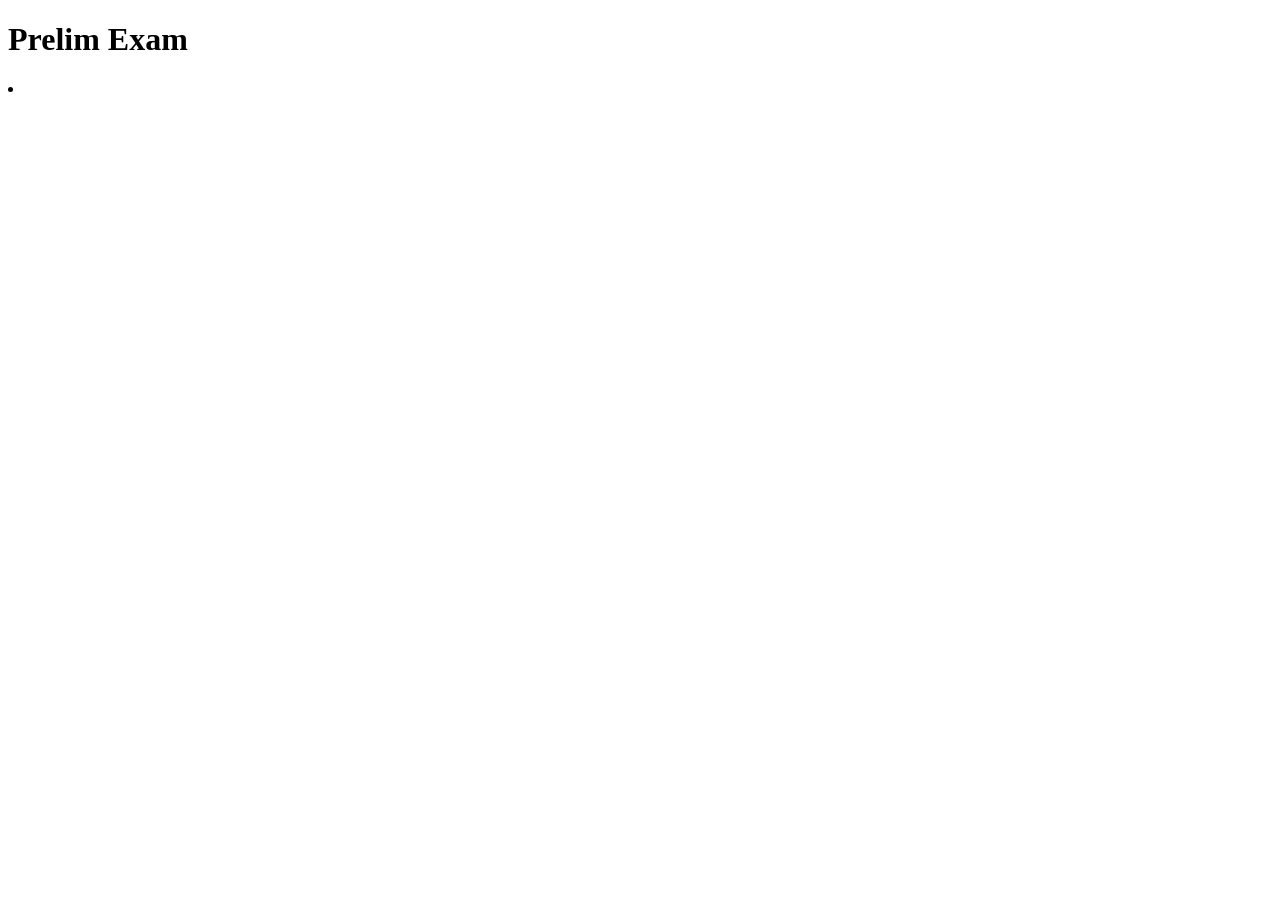
==== index.html @ edb1106b "prelim" ====
<!DOCTYPE html>
<html lang="en">

<head>
    <meta charset="UTF-8">
    <title>PRIN135-PrelimExamVale</title>
</head>

<body>
    <h1>Prelim Exam</h1>
    <nav>
        <li><a href = "prelimexam.html" > </a></li>
    </nav>
</body>

</html>
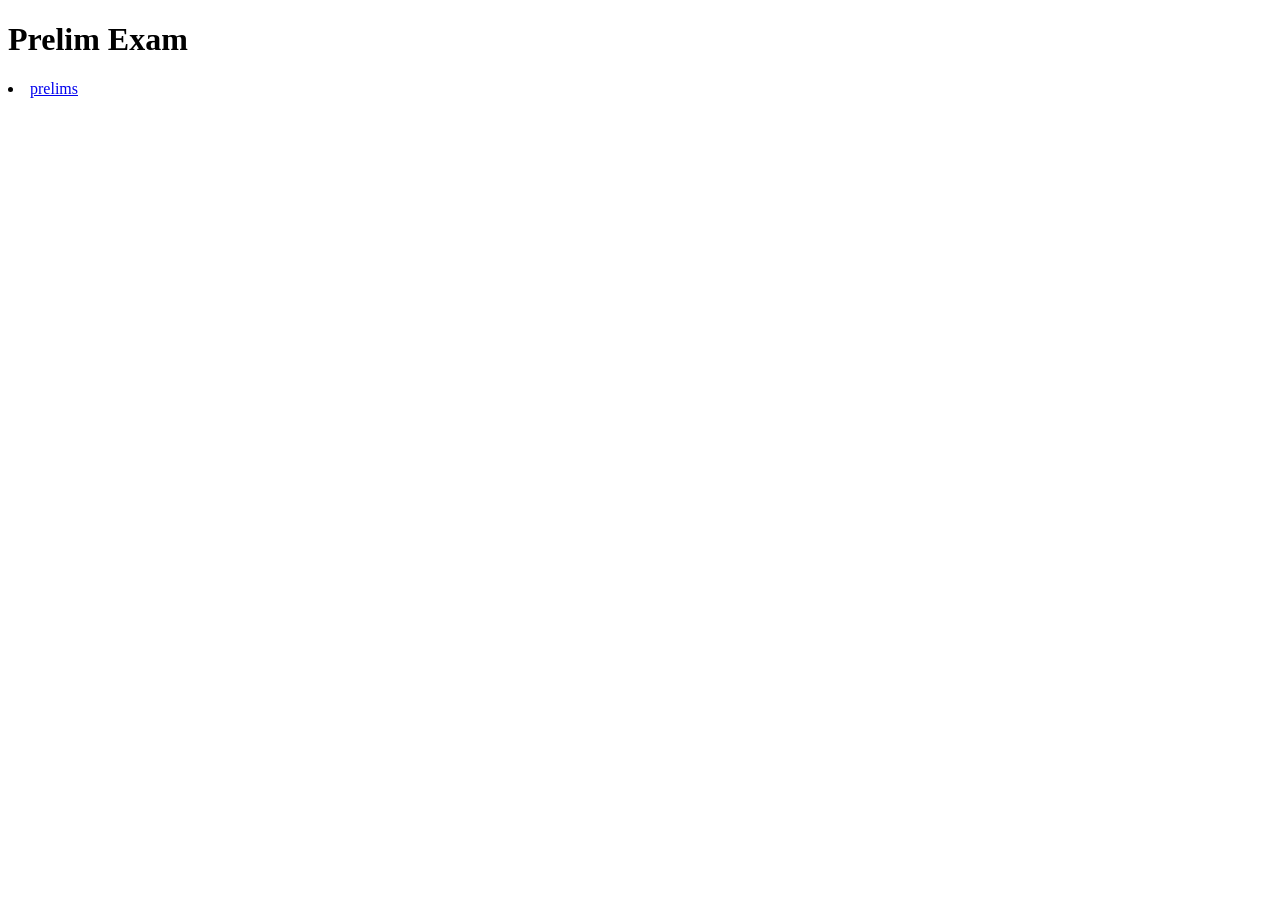
==== commit c2ac4225: "prelims" ====
--- a/index.html
+++ b/index.html
@@ -9,7 +9,7 @@
 <body>
     <h1>Prelim Exam</h1>
     <nav>
-        <li><a href = "prelimexam.html" > </a></li>
+        <li><a href = "prelimexam.html" > prelims </a></li>
     </nav>
 </body>
 
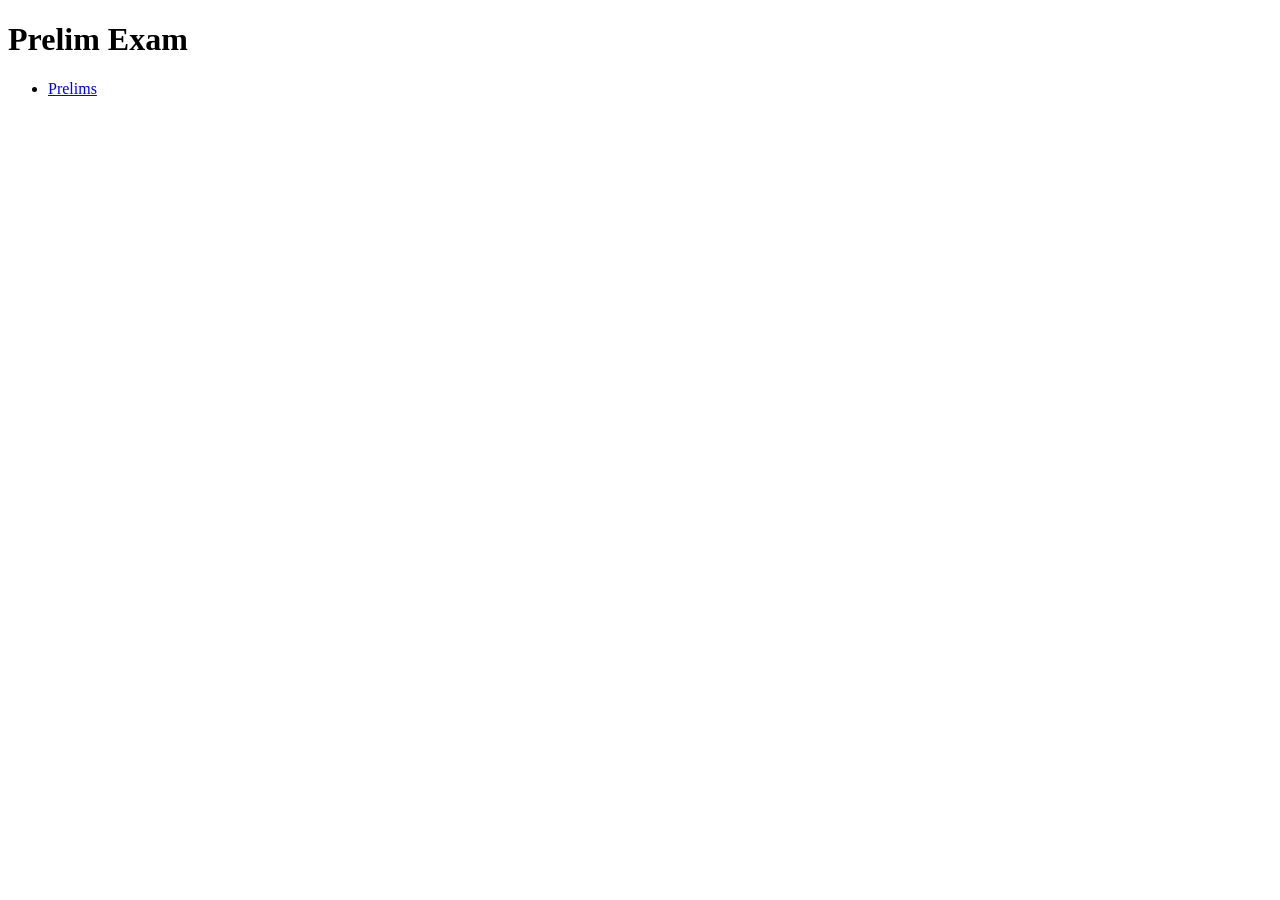
==== commit 919bfcbb: "Updated Prelim Exam Based From Feedback" ====
--- a/index.html
+++ b/index.html
@@ -1,16 +1,16 @@
 <!DOCTYPE html>
 <html lang="en">
-
 <head>
     <meta charset="UTF-8">
+    <meta name="viewport" content="width=device-width, initial-scale=1.0">
     <title>PRIN135-PrelimExamVale</title>
 </head>
-
 <body>
     <h1>Prelim Exam</h1>
     <nav>
-        <li><a href = "prelimexam.html" > prelims </a></li>
+        <ul>
+            <li><a href="prelimexam.html">Prelims</a></li>
+        </ul>
     </nav>
 </body>
-
 </html>
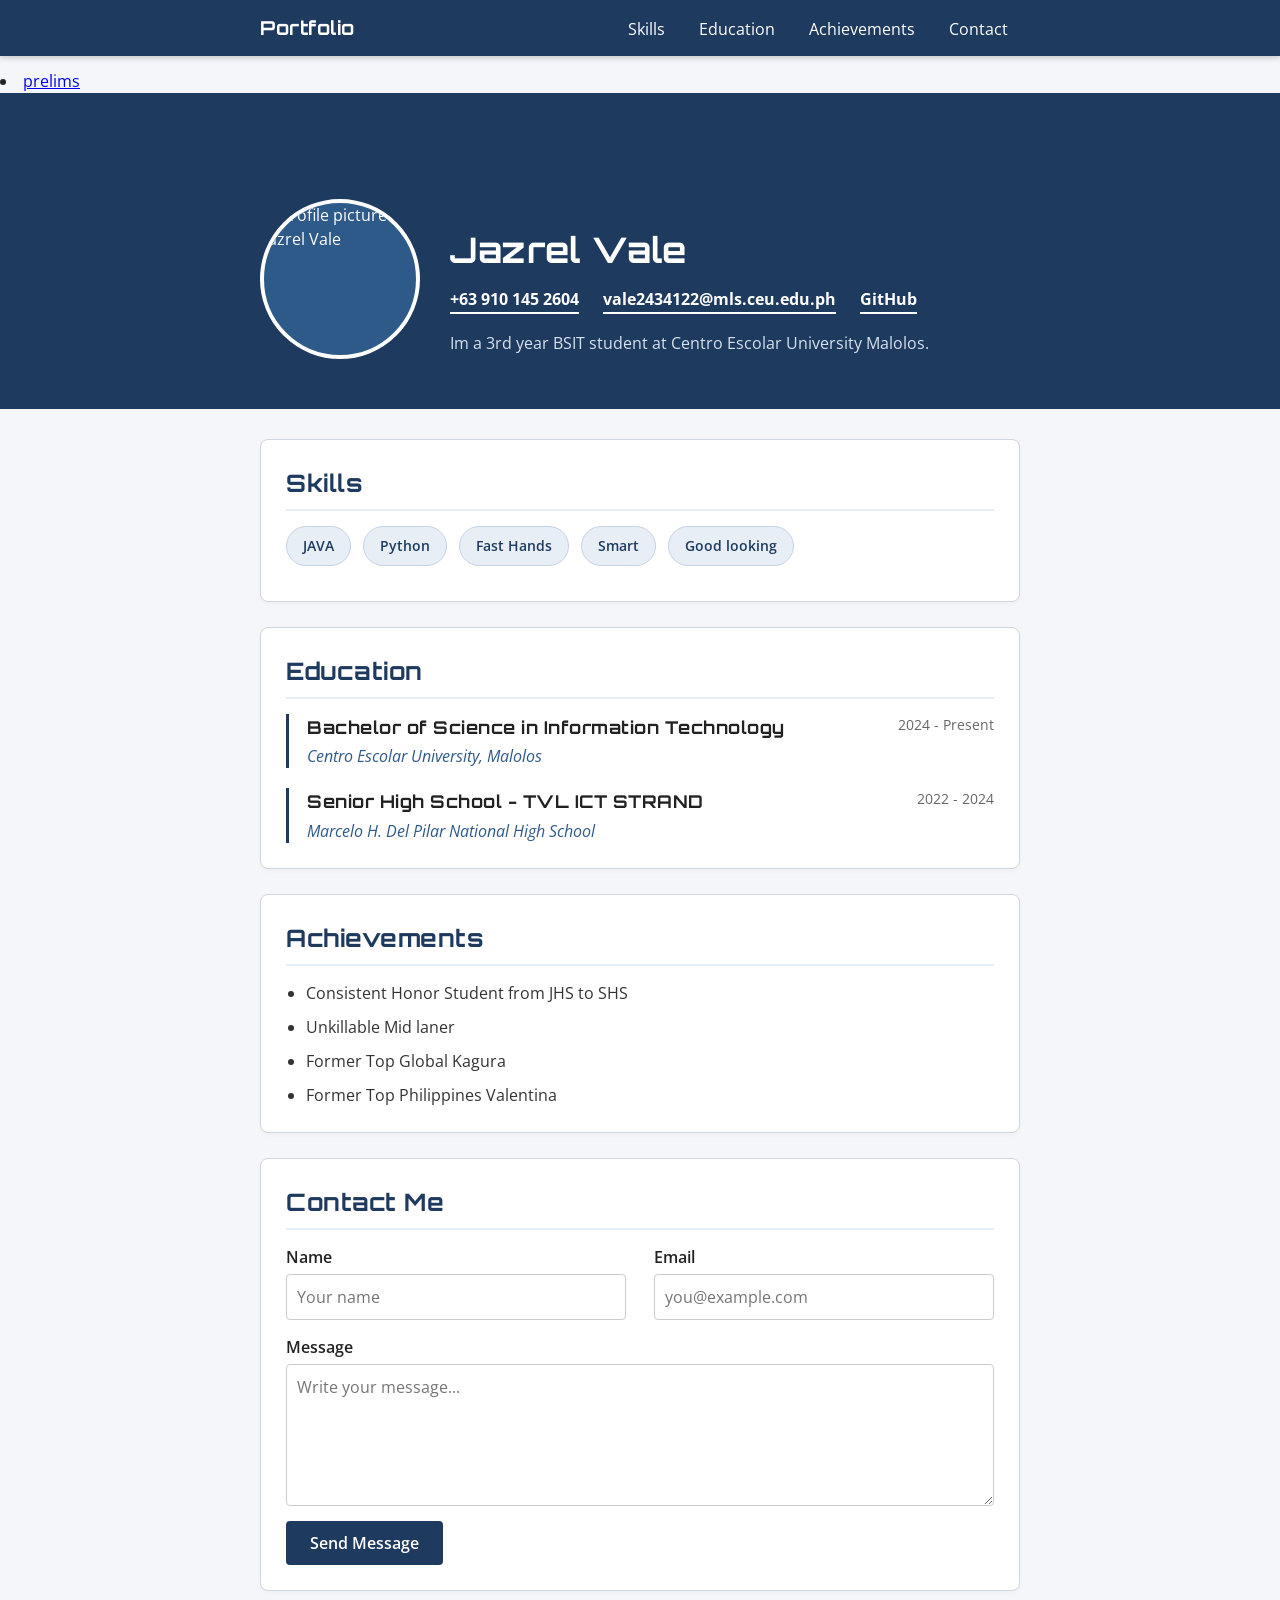
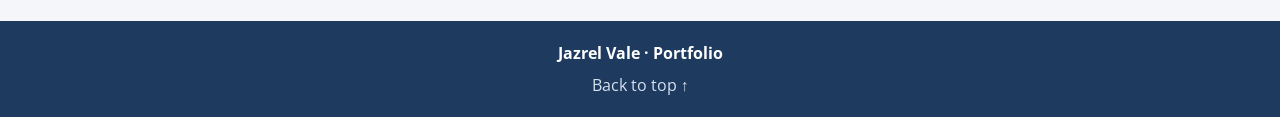
==== commit 52e0837b: "midterms" ====
--- a/index.html
+++ b/index.html
@@ -1,16 +1,143 @@
 <!DOCTYPE html>
 <html lang="en">
+
+<head>
+    <meta charset="UTF-8">
+    <title>PRIN135-PrelimExamVale</title>
+</head>
+
+<body>
+    <h1>Prelim Exam</h1>
+    <nav>
+        <li><a href = "prelimexam.html" > prelims </a></li>
+    </nav>
+</body>
+
+<!DOCTYPE html>
+<html lang="en">
+
 <head>
     <meta charset="UTF-8">
     <meta name="viewport" content="width=device-width, initial-scale=1.0">
-    <title>PRIN135-PrelimExamVale</title>
+    <title>PRIN135 - Midterm Exam | Portfolio</title>
+    <link rel="stylesheet" href="style.css">
 </head>
-<body>
-    <h1>Prelim Exam</h1>
-    <nav>
-        <ul>
-            <li><a href="prelimexam.html">Prelims</a></li>
-        </ul>
+
+<body id="top">
+
+    <!-- ---------- Navigation ---------- -->
+    <nav class="site-nav">
+        <div class="nav-inner">
+            <a href="#top" class="nav-brand">Portfolio</a>
+            <ul class="nav-links">
+                <li><a href="#skills">Skills</a></li>
+                <li><a href="#education">Education</a></li>
+                <li><a href="#achievements">Achievements</a></li>
+                <li><a href="#contact">Contact</a></li>
+            </ul>
+        </div>
     </nav>
+
+    <!-- ---------- Header ---------- -->
+    <header class="site-header">
+        <div class="header-inner clearfix">
+
+            <div class="photo-box">
+                <div class="photo-frame">
+                    <!-- Replace the image with your own profile picture -->
+                    <img class="photo" src="profile.jpg" alt="Profile picture of Jazrel Vale">
+                </div>
+            </div>
+
+            <div class="header-text">
+                <h1 class="name">Jazrel Vale</h1>
+                <ul class="header-links">
+                    <li><a href="tel:+639101452604">+63 910 145 2604</a></li>
+                    <li><a href="mailto:vale2434122@mls.ceu.edu.ph">vale2434122@mls.ceu.edu.ph</a></li>
+                    <li><a href="https://github.com/jzvalee18" target="_blank" rel="noopener noreferrer">GitHub</a>
+                    </li>
+                </ul>
+                <p class="profile">
+                    Im a 3rd year BSIT student at Centro Escolar University Malolos.
+                </p>
+            </div>
+
+        </div>
+    </header>
+
+    <main class="wrapper">
+
+        <!-- ---------- Skills ---------- -->
+        <section id="skills" class="card">
+            <h2>Skills</h2>
+            <ul class="skill-list">
+                <li>JAVA</li>
+                <li>Python</li>
+                <li>Fast Hands</li>
+                <li>Smart</li>
+                <li>Good looking</li>
+            </ul>
+        </section>
+
+        <!-- ---------- Education ---------- -->
+        <section id="education" class="card">
+            <h2>Education</h2>
+
+            <div class="entry">
+                <span class="entry-year">2024 - Present</span>
+                <h3>Bachelor of Science in Information Technology</h3>
+                <p class="entry-school">Centro Escolar University, Malolos</p>
+            </div>
+
+            <div class="entry">
+                <span class="entry-year">2022 - 2024</span>
+                <h3>Senior High School - TVL ICT STRAND</h3>
+                <p class="entry-school">Marcelo H. Del Pilar National High School</p>
+            </div>
+        </section>
+
+        <!-- ---------- Achievements ---------- -->
+        <section id="achievements" class="card">
+            <h2>Achievements</h2>
+            <ul class="achievement-list">
+                <li>Consistent Honor Student from JHS to SHS</li>
+                <li>Unkillable Mid laner</li>
+                <li>Former Top Global Kagura</li>
+                <li>Former Top Philippines Valentina</li>
+            </ul>
+        </section>
+
+        <!-- ---------- Contact me ---------- -->
+        <section id="contact" class="card">
+            <h2>Contact Me</h2>
+            <form class="contact-form" action="#" method="post">
+                <div class="form-row clearfix">
+                    <div class="field field-left">
+                        <label for="name">Name</label>
+                        <input type="text" id="name" name="name" placeholder="Your name" required>
+                    </div>
+
+                    <div class="field field-right">
+                        <label for="email">Email</label>
+                        <input type="email" id="email" name="email" placeholder="you@example.com" required>
+                    </div>
+                </div>
+
+                <label for="message">Message</label>
+                <textarea id="message" name="message" rows="5" placeholder="Write your message..." required></textarea>
+
+                <button type="submit">Send Message</button>
+            </form>
+        </section>
+
+    </main>
+
+    <!-- ---------- Footer ---------- -->
+    <footer class="site-footer">
+        <p class="footer-name">Jazrel Vale &middot; Portfolio</p>
+        <a href="#top" class="back-to-top">Back to top &uarr;</a>
+    </footer>
+
 </body>
+
 </html>
--- a/style.css
+++ b/style.css
@@ -0,0 +1,375 @@
+/* Task #14: Import 2 complementary Google Fonts (Orbitron for headers, Open Sans for body) */
+@import url('https://fonts.googleapis.com/css2?family=Open+Sans:ital,wght@0,400;0,600;0,700;1,400&family=Orbitron:wght@600;700&display=swap');
+
+/* ---------- Reset & base ---------- */
+* {
+  box-sizing: border-box; 
+}
+
+html {
+  scroll-behavior: smooth;
+}
+
+body {
+  margin: 0;
+  /* Task #14: */
+  font-family: 'Open Sans', Arial, sans-serif;
+  line-height: 1.5;
+  background: #f4f6f9;
+  color: #222222;
+}
+
+h1, h2, h3, .nav-brand {
+  font-family: 'Orbitron', sans-serif;
+  letter-spacing: 0.5px;
+}
+
+h1, h2, h3 {
+  margin-top: 0;
+}
+
+section {
+  scroll-margin-top: 70px;
+}
+
+/* ---------- Navigation ---------- */
+.site-nav {
+  /* Task #2: */
+  position: fixed;
+  top: 0;
+  left: 0;
+  width: 100%;
+  height: 56px;
+  z-index: 1000;
+  background: #1e3a5f;
+  box-shadow: 0 2px 6px rgba(0, 0, 0, 0.2);
+}
+
+.nav-inner {
+  /* Task #3: */
+  max-width: 800px;
+  margin: 0 auto;
+  padding: 0 20px;
+}
+
+.nav-brand {
+  float: left;
+  line-height: 56px;
+  color: #fff;
+  font-size: 1.2rem;
+  font-weight: bold;
+  text-decoration: none;
+}
+
+.nav-links {
+  float: right;
+  list-style: none;
+  margin: 0;
+  padding: 0;
+}
+
+.nav-links li {
+  display: inline-block;   
+}
+
+.nav-links a {
+  display: inline-block;
+  margin: 11px 0 0 6px;
+  padding: 6px 12px;
+  border-radius: 4px;
+  color: #fff;
+  text-decoration: none;
+  transition: background-color 0.2s ease;
+}
+
+.nav-links a:hover {
+  /* Task #4: */
+  background-color: #2e5a8a;
+}
+
+/* ---------- Header ---------- */
+.site-header {
+  background: #1e3a5f;
+  color: #fff;
+  padding: 106px 20px 50px; 
+}
+
+.header-inner {
+  /* Task #5: */
+  max-width: 760px;
+  margin: 0 auto;
+}
+
+.clearfix::after {
+  content: "";
+  display: block;
+  clear: both;
+}
+
+.photo-box {
+  float: left;
+  width: 160px;
+  margin-right: 30px;
+}
+
+.photo-frame {
+  width: 160px;
+  height: 160px;
+  border: 4px solid #fff;
+  /* Task #6: */
+  border-radius: 50%;
+  overflow: hidden;
+  background: #2e5a8a;
+}
+
+.photo {
+  display: block;
+  width: 100%;
+  height: 100%;
+  object-fit: cover;
+}
+
+.header-text {
+  overflow: hidden;
+  padding-top: 25px;
+}
+
+.name {
+  margin: 0 0 10px;
+  font-size: 2.2rem;
+}
+
+.header-links {
+  list-style: none;
+  margin: 0 0 15px;
+  padding: 0;
+}
+
+.header-links li {
+  display: inline-block;
+  margin: 0 20px 5px 0;
+}
+
+.header-links a {
+  color: #fff;
+  font-weight: bold;
+  text-decoration: none;
+  /* Task #7: */
+  border-bottom: 2px solid #ffffff;
+  padding-bottom: 2px;
+  transition: color 0.2s ease, border-color 0.2s ease;
+}
+
+.header-links a:hover {
+  color: #d6e2f0;
+  border-bottom-color: #d6e2f0;
+}
+
+.profile {
+  margin: 0;
+  color: #d6e2f0;
+}
+
+/* ---------- Wrapper & cards ---------- */
+.wrapper {
+  /* Task #8: */
+  max-width: 800px;
+  margin: 30px auto;
+  padding: 0 20px;
+}
+
+.card {
+  /* Task #15: */
+  background: #ffffff;
+  border: 1px solid #d0d7de;
+  border-radius: 8px;
+  padding: 25px;
+  margin-bottom: 25px;
+  box-shadow: 0 2px 5px rgba(0,0,0,0.03);
+}
+
+.card h2 {
+  margin-bottom: 15px;
+  padding-bottom: 8px;
+  border-bottom: 2px solid #e8eef6;
+  color: #1e3a5f;
+  font-size: 1.5rem;
+}
+
+/* ---------- Skills ---------- */
+.skill-list {
+  list-style: none;
+  margin: 0;
+  padding: 0;
+}
+
+.skill-list li {
+  /* Task #9: */
+  display: inline-block;
+  margin: 0 8px 10px 0;
+  padding: 8px 16px;
+  background: #e8eef6;
+  border: 1px solid #c5d3e6;
+  border-radius: 20px;
+  color: #1e3a5f;
+  font-weight: 600;
+  font-size: 0.9rem;
+}
+
+/* ---------- Education ---------- */
+.entry {
+  position: relative;
+  margin-bottom: 20px;
+  padding-left: 18px;
+  /* Task #10: */
+  border-left: 3px solid #1e3a5f;
+}
+
+.entry:last-child {
+  margin-bottom: 0;
+}
+
+.entry h3 {
+  margin-bottom: 4px;
+  font-size: 1.1rem;
+  color: #222222;
+}
+
+.entry p {
+  margin: 0;
+}
+
+.entry-year {
+  /* Task #11: */
+  float: right;
+  margin-left: 10px;
+  color: #666666;
+  font-size: 0.9rem;
+}
+
+.entry-school {
+  color: #2e5a8a;
+  font-style: italic;
+}
+
+/* ---------- Achievements ---------- */
+.achievement-list {
+  margin: 0;
+  padding-left: 20px;
+}
+
+.achievement-list li {
+  /* Task #12: */
+  margin-bottom: 10px;
+  color: #333333;
+}
+
+.achievement-list li:last-child {
+  margin-bottom: 0;
+}
+
+/* ---------- Contact form ---------- */
+.form-row .field {
+  width: 48%;                
+}
+
+.field-left {
+  float: left;
+}
+
+.field-right {
+  float: right;
+}
+
+.contact-form label {
+  display: block;
+  margin-bottom: 5px;
+  font-weight: 600;
+}
+
+.contact-form input,
+.contact-form textarea {
+  display: block;
+  width: 100%;
+  margin-bottom: 15px;
+  padding: 10px;
+  border: 1px solid #ccc;
+  border-radius: 4px;
+  font: inherit;
+}
+
+.contact-form textarea {
+  resize: vertical;
+}
+
+.contact-form button {
+  padding: 10px 24px;
+  border: none;
+  border-radius: 4px;
+  background: #1e3a5f;
+  color: #fff;
+  font: inherit;
+  font-weight: 600;
+  cursor: pointer;
+  transition: background-color 0.2s ease;
+}
+
+.contact-form button:hover {
+  background: #2e5a8a;
+}
+
+/* ---------- Footer ---------- */
+.site-footer {
+  background: #1e3a5f;
+  color: #fff;
+  padding: 20px 30px;
+  /* Task #13: */
+  text-align: center;
+}
+
+.footer-name {
+  margin: 0 0 8px;
+  font-weight: bold;
+}
+
+.back-to-top {
+  color: #d6e2f0;
+  text-decoration: none;
+}
+
+.back-to-top:hover {
+  text-decoration: underline;
+}
+
+/* ---------- Small screens ---------- */
+@media (max-width: 600px) {
+  .nav-inner {
+    padding: 0 12px;
+  }
+
+  .nav-links a {
+    margin-left: 0;
+    padding: 6px 7px;
+    font-size: 0.85rem;
+  }
+
+  .photo-box {
+    float: none;
+    margin: 0 auto 20px;
+  }
+
+  .header-text {
+    padding-top: 0;
+    text-align: center;
+  }
+
+  .header-links li {
+    margin: 0 10px 5px;
+  }
+
+  .entry-year {
+    float: none;
+    display: block;
+    margin: 0 0 5px 0;
+  }
+}
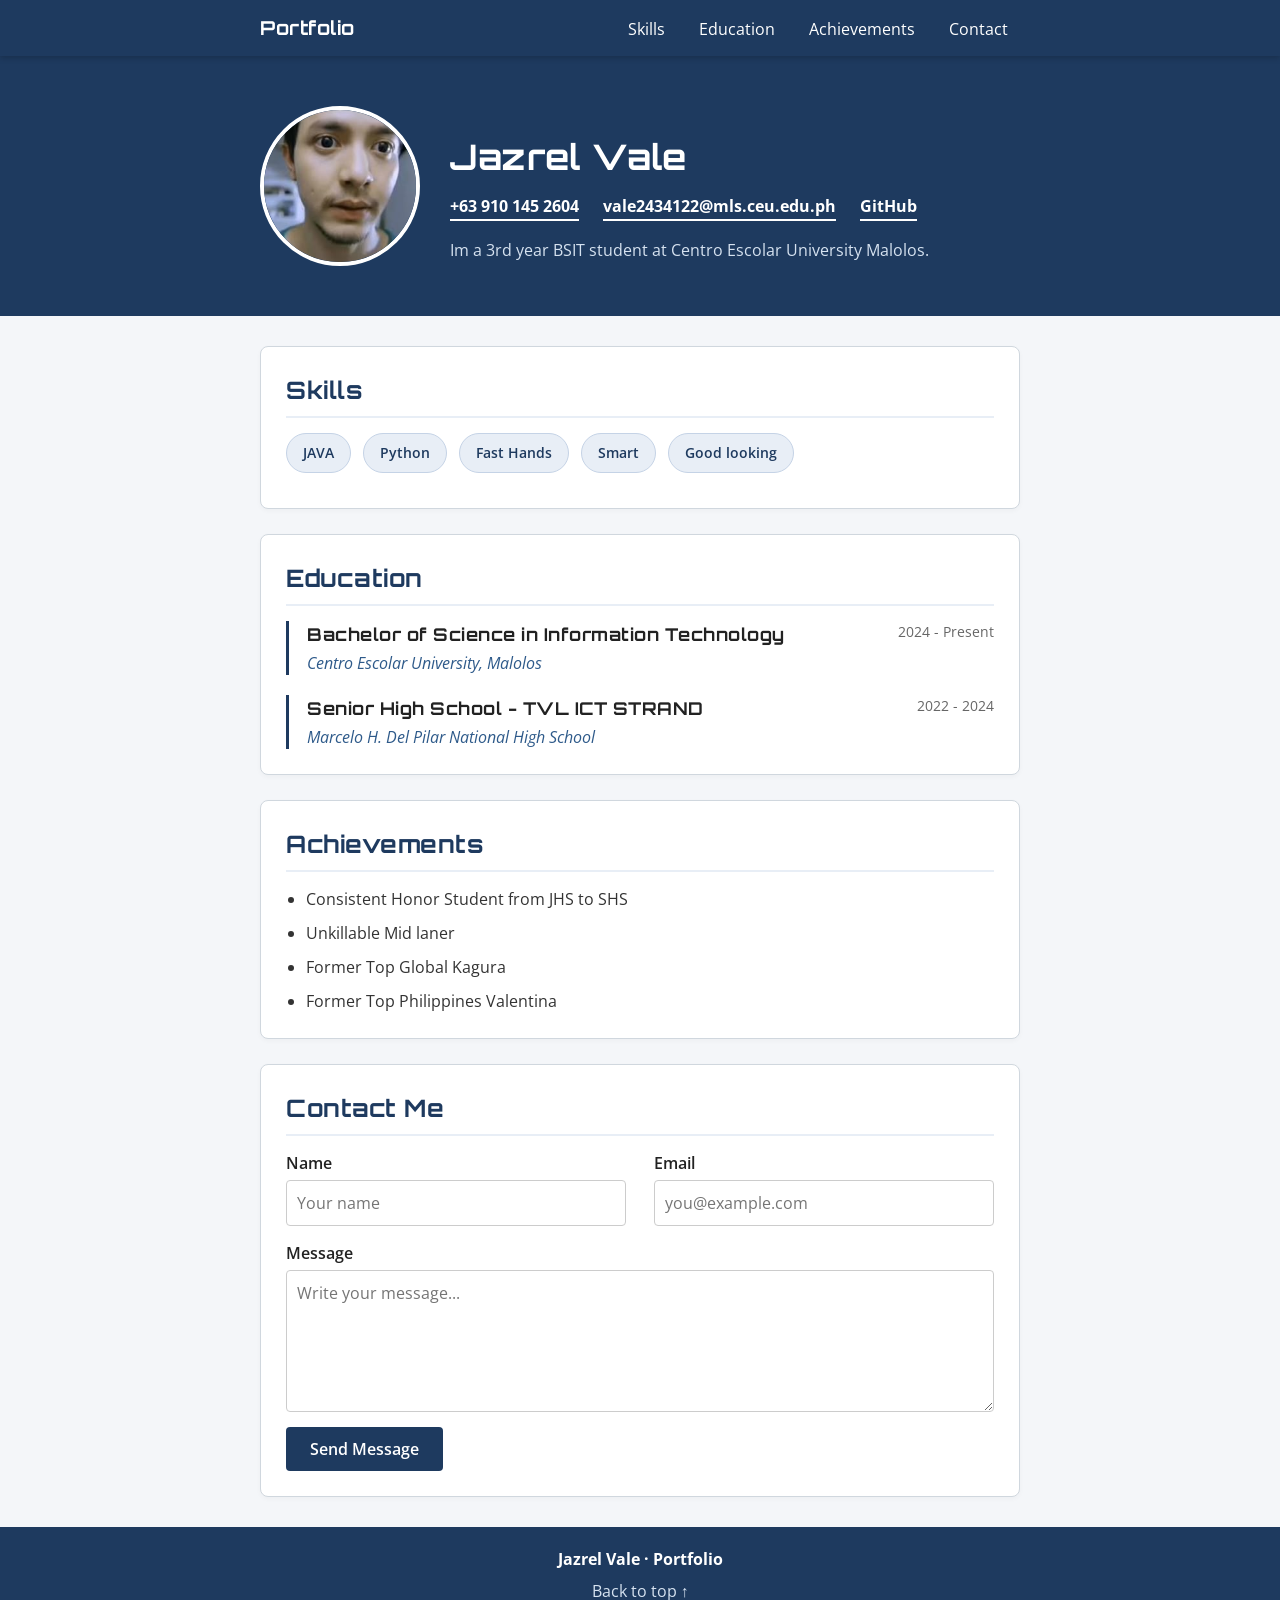
==== commit 9187a0a0: "midterms" ====
--- a/index.html
+++ b/index.html
@@ -1,18 +1,3 @@
-<!DOCTYPE html>
-<html lang="en">
-
-<head>
-    <meta charset="UTF-8">
-    <title>PRIN135-PrelimExamVale</title>
-</head>
-
-<body>
-    <h1>Prelim Exam</h1>
-    <nav>
-        <li><a href = "prelimexam.html" > prelims </a></li>
-    </nav>
-</body>
-
 <!DOCTYPE html>
 <html lang="en">
 
